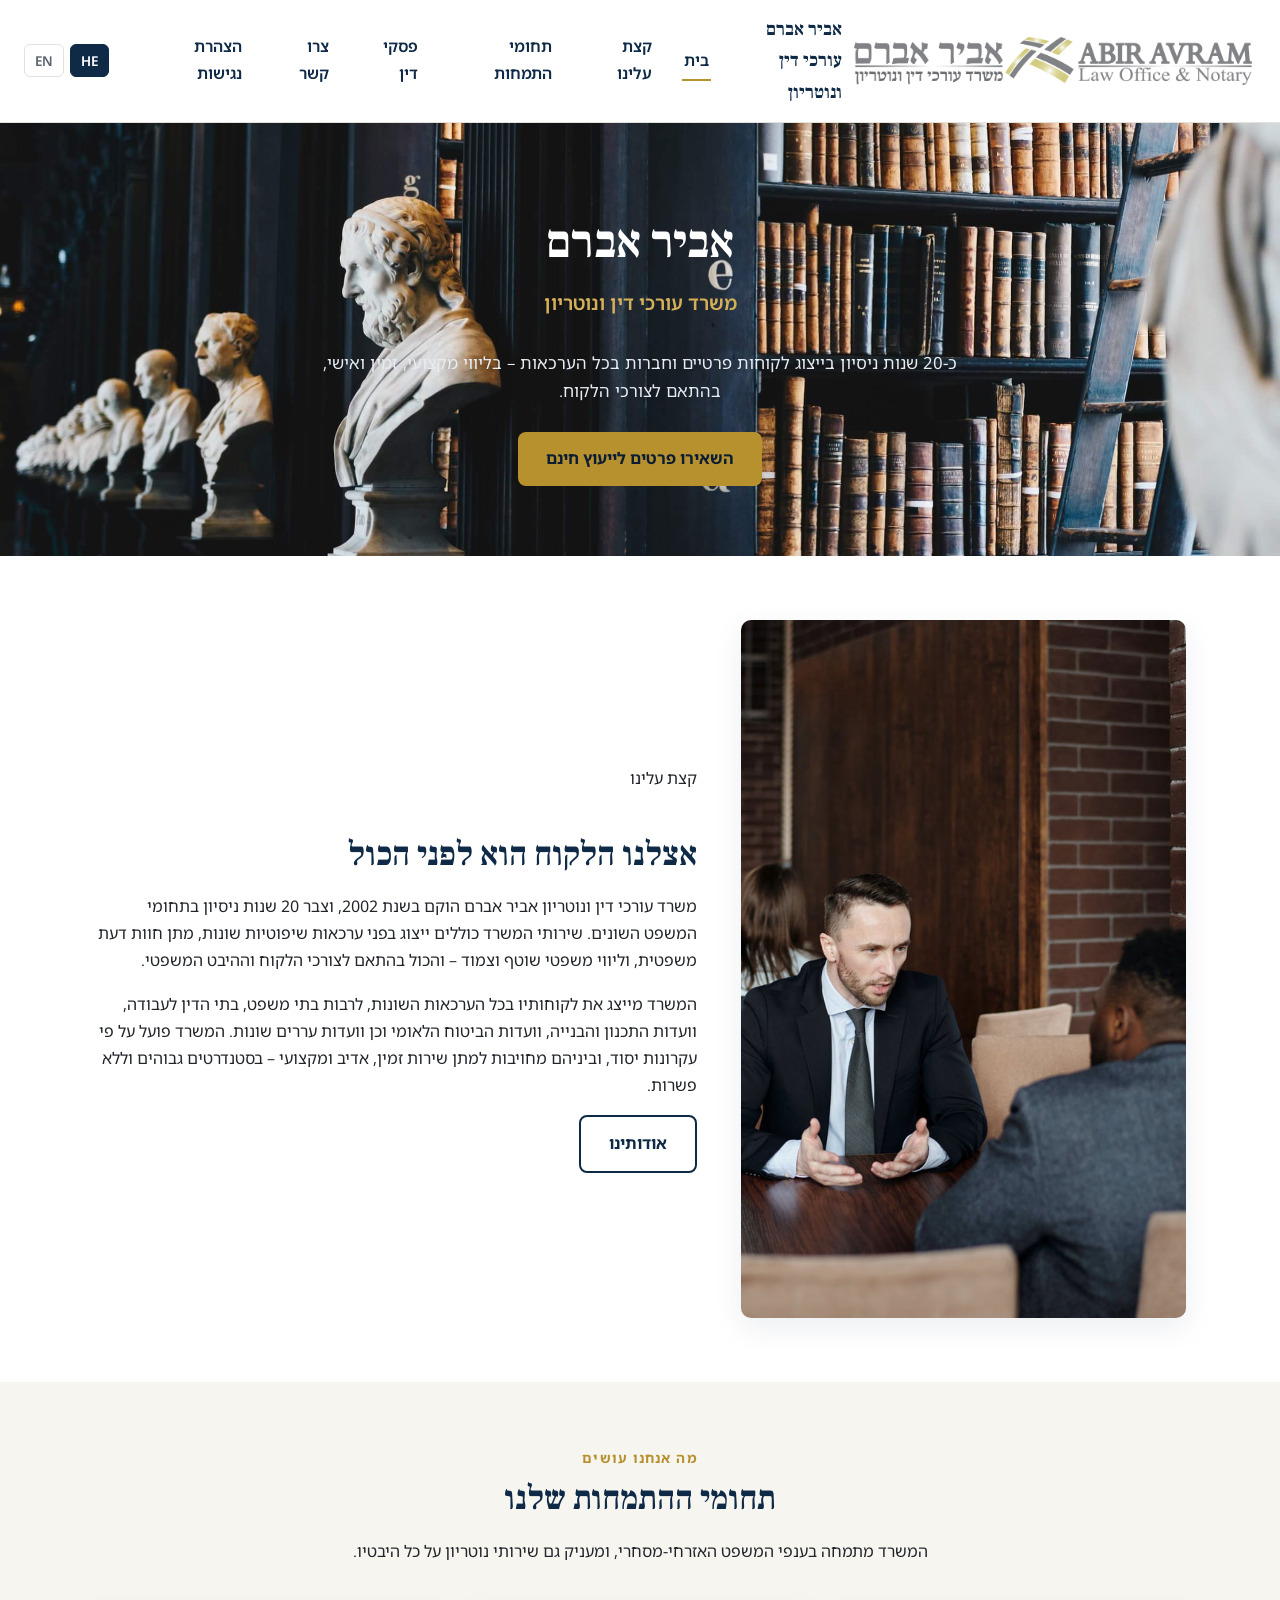
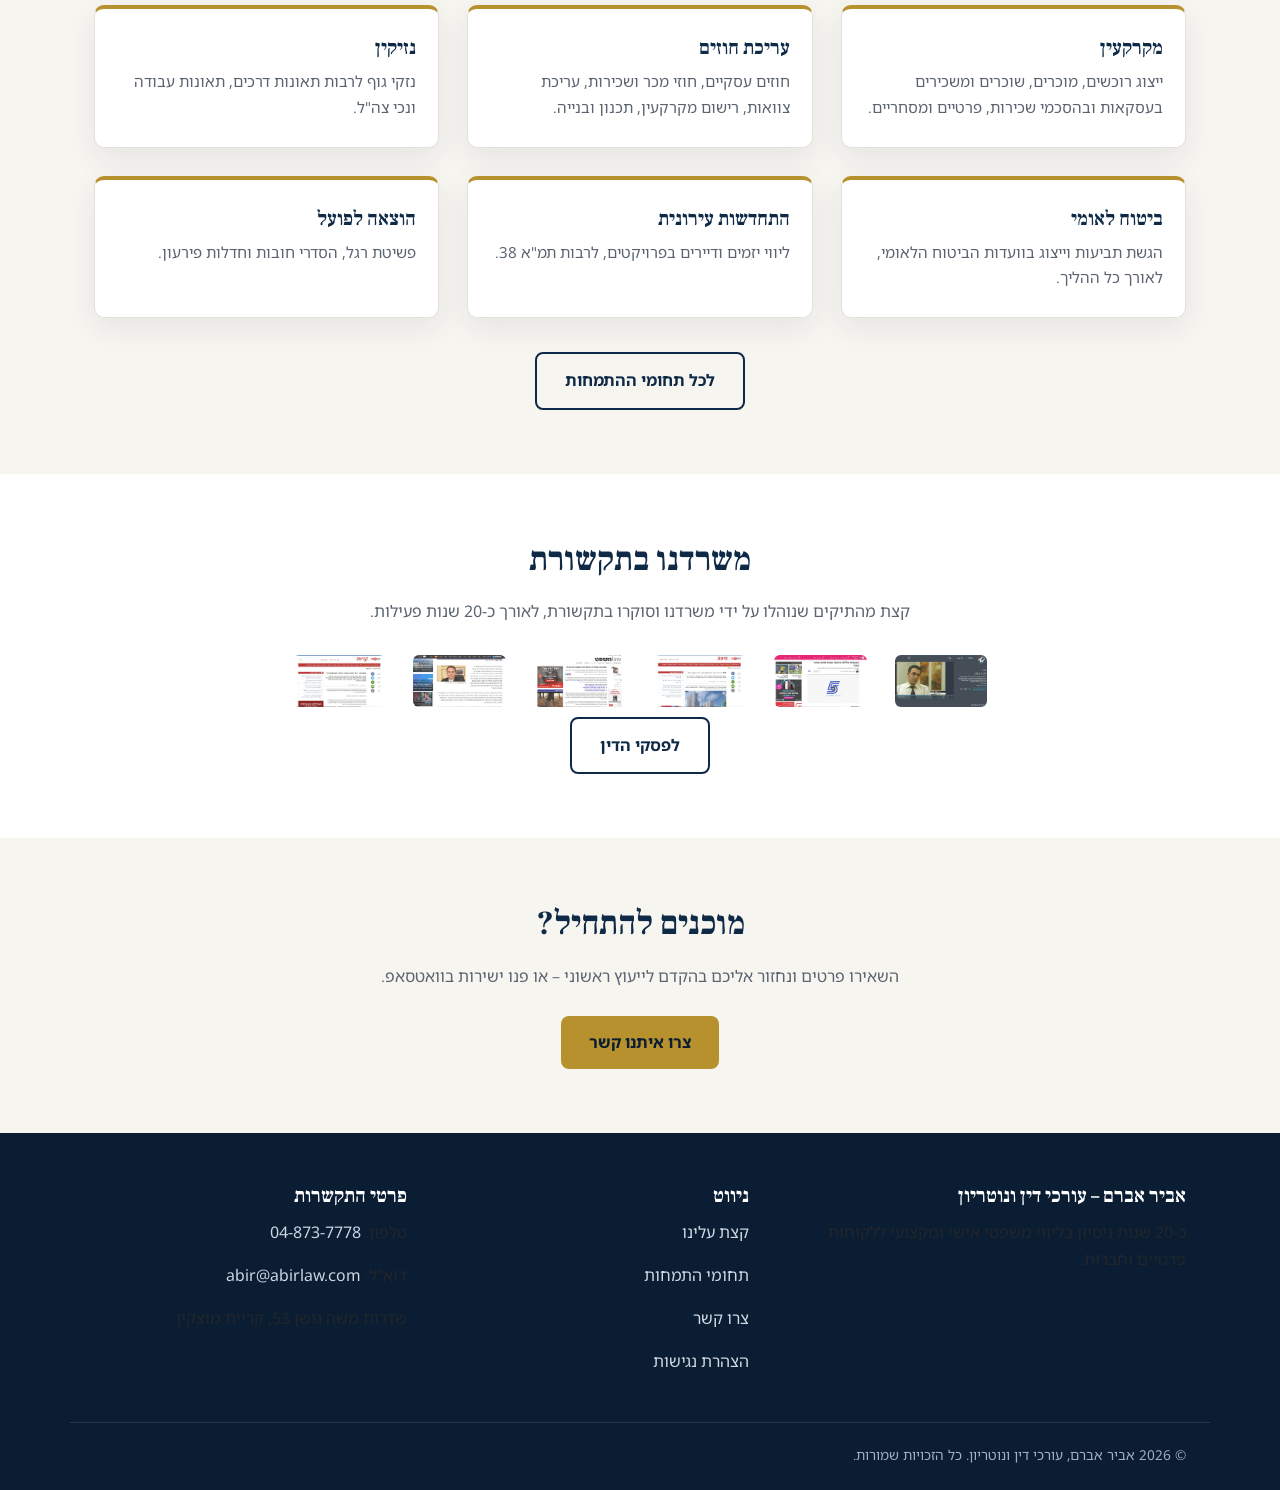
==== index.html @ 58c29260 "Add files via upload" ====
<!doctype html>
<html lang="he" dir="rtl">
<head>
<meta charset="UTF-8">
<meta name="viewport" content="width=device-width, initial-scale=1">
<title>אביר אברם – משרד עורכי דין ונוטריון | קריית מוצקין</title>
<meta name="description" content="משרד עורכי דין ונוטריון אביר אברם, קריית מוצקין. ליווי משפטי במקרקעין, נזיקין, חוזים, ביטוח לאומי, הוצאה לפועל, התחדשות עירונית ועוד, כ-20 שנות ניסיון.">
<link rel="icon" href="assets/images/logo.png">
<link rel="preconnect" href="https://fonts.googleapis.com">
<link href="https://fonts.googleapis.com/css2?family=Frank+Ruhl+Libre:wght@500;700&family=Noto+Sans+Hebrew:wght@400;600;700&display=swap" rel="stylesheet">
<link rel="stylesheet" href="assets/css/style.css">
</head>
<body>
<a class="skip-link" href="#main">דלג לתוכן המרכזי</a>

<header class="site-header">
  <div class="inner">
    <a class="brand" href="index.html">
      <img src="assets/images/logo.png" alt="אביר אברם – משרד עורכי דין ונוטריון">
      <span>אביר אברם<br>עורכי דין ונוטריון</span>
    </a>
    <button class="nav-toggle" aria-expanded="false" aria-controls="main-nav">☰ תפריט</button>
    <nav class="main-nav" id="main-nav" aria-label="ניווט ראשי">
      <a href="index.html" aria-current="page">בית</a>
      <a href="about.html">קצת עלינו</a>
      <a href="practice-areas.html">תחומי התמחות</a>
      <a href="cases.html">פסקי דין</a>
      <a href="contact.html">צרו קשר</a>
      <a href="accessibility.html">הצהרת נגישות</a>
      <div class="lang-switch">
        <a href="index.html" aria-current="true">HE</a>
        <a href="en/index.html">EN</a>
      </div>
    </nav>
  </div>
</header>

<main id="main">
  <section class="hero has-image" style="background-image:url('assets/images/home-hero.jpg')">
    <div class="container">
      <h1>אביר אברם</h1>
      <p class="subtitle">משרד עורכי דין ונוטריון</p>
      <p class="lead">כ-20 שנות ניסיון בייצוג לקוחות פרטיים וחברות בכל הערכאות – בליווי מקצועי, זמין ואישי, בהתאם לצורכי הלקוח.</p>
      <a class="btn" href="contact.html">השאירו פרטים לייעוץ חינם</a>
    </div>
  </section>

  <section>
    <div class="container about-split">
      <img src="assets/images/about-hero.jpg" alt="משרד עורכי דין אביר אברם">
      <div>
        <span class="section-head kicker" style="display:block;text-align:start">קצת עלינו</span>
        <h2>אצלנו הלקוח הוא לפני הכול</h2>
        <p>משרד עורכי דין ונוטריון אביר אברם הוקם בשנת 2002, וצבר 20 שנות ניסיון בתחומי המשפט השונים. שירותי המשרד כוללים ייצוג בפני ערכאות שיפוטיות שונות, מתן חוות דעת משפטית, וליווי משפטי שוטף וצמוד – והכול בהתאם לצורכי הלקוח וההיבט המשפטי.</p>
        <p>המשרד מייצג את לקוחותיו בכל הערכאות השונות, לרבות בתי משפט, בתי הדין לעבודה, וועדות התכנון והבנייה, וועדות הביטוח הלאומי וכן וועדות עררים שונות. המשרד פועל על פי עקרונות יסוד, וביניהם מחויבות למתן שירות זמין, אדיב ומקצועי – בסטנדרטים גבוהים וללא פשרות.</p>
        <a class="btn secondary" href="about.html">אודותינו</a>
      </div>
    </div>
  </section>

  <section class="section-alt">
    <div class="container">
      <div class="section-head">
        <span class="kicker">מה אנחנו עושים</span>
        <h2>תחומי ההתמחות שלנו</h2>
        <p>המשרד מתמחה בענפי המשפט האזרחי-מסחרי, ומעניק גם שירותי נוטריון על כל היבטיו.</p>
      </div>
      <div class="grid cols-3">
        <div class="practice-card"><h3>מקרקעין</h3><p>ייצוג רוכשים, מוכרים, שוכרים ומשכירים בעסקאות ובהסכמי שכירות, פרטיים ומסחריים.</p></div>
        <div class="practice-card"><h3>עריכת חוזים</h3><p>חוזים עסקיים, חוזי מכר ושכירות, עריכת צוואות, רישום מקרקעין, תכנון ובנייה.</p></div>
        <div class="practice-card"><h3>נזיקין</h3><p>נזקי גוף לרבות תאונות דרכים, תאונות עבודה ונכי צה"ל.</p></div>
        <div class="practice-card"><h3>ביטוח לאומי</h3><p>הגשת תביעות וייצוג בוועדות הביטוח הלאומי, לאורך כל ההליך.</p></div>
        <div class="practice-card"><h3>התחדשות עירונית</h3><p>ליווי יזמים ודיירים בפרויקטים, לרבות תמ"א 38.</p></div>
        <div class="practice-card"><h3>הוצאה לפועל</h3><p>פשיטת רגל, הסדרי חובות וחדלות פירעון.</p></div>
      </div>
      <div style="text-align:center;margin-top:34px">
        <a class="btn secondary" href="practice-areas.html">לכל תחומי ההתמחות</a>
      </div>
    </div>
  </section>

  <section>
    <div class="container" style="text-align:center">
      <h2>משרדנו בתקשורת</h2>
      <p class="lead" style="color:var(--text-muted);margin:0 auto 1.6em;max-width:600px">קצת מהתיקים שנוהלו על ידי משרדנו וסוקרו בתקשורת, לאורך כ-20 שנות פעילות.</p>
      <div class="media-logos">
        <a href="https://www.mako.co.il/mako-vod-channel2-news/main-newscast-2009/January/VOD-1542f0c35de1f11006.htm" target="_blank" rel="noopener" aria-label="כתבה בערוץ 2 mako">
          <img src="assets/images/media/media-mako.jpg" alt="mako">
        </a>
        <a href="https://www.sport5.co.il/articles.aspx?FolderID=64&amp;docID=391416" target="_blank" rel="noopener" aria-label="כתבה ב-sport5">
          <img src="assets/images/media/media-sport5.jpg" alt="sport5">
        </a>
        <a href="https://haifa.mynet.co.il/real_estate/article/ryn8tluhk" target="_blank" rel="noopener" aria-label="כתבה ב-mynet חיפה">
          <img src="assets/images/media/media-mynet-haifa.jpg" alt="mynet חיפה">
        </a>
        <a href="https://www.ynet.co.il/articles/0,7340,L-4513376,00.html" target="_blank" rel="noopener" aria-label="כתבה ב-ynet">
          <img src="assets/images/media/media-ynet.jpg" alt="ynet">
        </a>
        <a href="https://e.walla.co.il/item/3338052" target="_blank" rel="noopener" aria-label="כתבה ב-walla">
          <img src="assets/images/media/media-walla.jpg" alt="walla">
        </a>
        <a href="https://krayot.mynet.co.il/local_news/article/m_222974" target="_blank" rel="noopener" aria-label="כתבה ב-mynet קריות">
          <img src="assets/images/media/media-mynet-krayot.jpg" alt="mynet קריות">
        </a>
      </div>
      <a class="btn secondary" href="cases.html">לפסקי הדין</a>
    </div>
  </section>

  <section class="section-alt">
    <div class="container" style="text-align:center">
      <h2>מוכנים להתחיל?</h2>
      <p class="lead" style="color:var(--text-muted);margin:0 auto 1.6em;max-width:600px">השאירו פרטים ונחזור אליכם בהקדם לייעוץ ראשוני – או פנו ישירות בוואטסאפ.</p>
      <a class="btn" href="contact.html">צרו איתנו קשר</a>
    </div>
  </section>
</main>

<footer class="site-footer">
  <div class="container footer-grid">
    <div>
      <h3>אביר אברם – עורכי דין ונוטריון</h3>
      <p>כ-20 שנות ניסיון בליווי משפטי אישי ומקצועי ללקוחות פרטיים וחברות.</p>
    </div>
    <div>
      <h3>ניווט</h3>
      <p><a href="about.html">קצת עלינו</a></p>
      <p><a href="practice-areas.html">תחומי התמחות</a></p>
      <p><a href="contact.html">צרו קשר</a></p>
      <p><a href="accessibility.html">הצהרת נגישות</a></p>
    </div>
    <div>
      <h3>פרטי התקשרות</h3>
      <p>טלפון: <a href="tel:04-8737778">04-873-7778</a></p>
      <p>דוא"ל: <a href="mailto:abir@abirlaw.com">abir@abirlaw.com</a></p>
      <p>שדרות משה גושן 53, קריית מוצקין</p>
    </div>
  </div>
  <div class="container footer-bottom">
    <span>© <span id="year"></span> אביר אברם, עורכי דין ונוטריון. כל הזכויות שמורות.</span>
  </div>
</footer>

<script>document.getElementById('year').textContent = new Date().getFullYear();</script>
<script src="assets/js/main.js"></script>
</body>
</html>
---- assets/css/style.css ----
/* Abir Avram Law Office — shared stylesheet */

:root {
  --navy: #0f2a47;
  --navy-dark: #0a1d33;
  --gold: #b8912f;
  --gold-light: #d4af5a;
  --cream: #f7f5f0;
  --text: #22262b;
  --text-muted: #5b6470;
  --border: #e3e1da;
  --white: #ffffff;
  --radius: 10px;
  --shadow: 0 10px 30px rgba(15, 42, 71, 0.08);
  --max-width: 1140px;
}

* { box-sizing: border-box; }
html { scroll-behavior: smooth; }

body {
  margin: 0;
  background: var(--white);
  color: var(--text);
  font-family: "Noto Sans Hebrew", "Assistant", Arial, sans-serif;
  line-height: 1.7;
  -webkit-font-smoothing: antialiased;
}

body.lang-en {
  font-family: "Inter", Arial, sans-serif;
}

h1, h2, h3, h4 {
  font-family: "Frank Ruhl Libre", "Playfair Display", Georgia, serif;
  color: var(--navy);
  line-height: 1.3;
  margin: 0 0 0.5em;
}

h1 { font-size: clamp(2rem, 4vw, 2.9rem); }
h2 { font-size: clamp(1.5rem, 3vw, 2.1rem); }
h3 { font-size: 1.25rem; }

p { margin: 0 0 1em; color: var(--text); }
a { color: var(--navy); }

.container {
  max-width: var(--max-width);
  margin: 0 auto;
  padding: 0 24px;
}

/* Skip link for accessibility */
.skip-link {
  position: absolute;
  inset-inline-start: -999px;
  top: 0;
  background: var(--navy);
  color: #fff;
  padding: 10px 16px;
  z-index: 1000;
  border-radius: 0 0 8px 0;
}
.skip-link:focus {
  inset-inline-start: 0;
}

a:focus-visible,
button:focus-visible,
input:focus-visible,
textarea:focus-visible {
  outline: 3px solid var(--gold);
  outline-offset: 2px;
}

/* Header */
.site-header {
  position: sticky;
  top: 0;
  z-index: 100;
  background: var(--white);
  border-bottom: 1px solid var(--border);
}

.site-header .inner {
  display: flex;
  align-items: center;
  justify-content: space-between;
  padding: 14px 24px;
  gap: 16px;
}

.brand {
  display: flex;
  align-items: center;
  gap: 12px;
  text-decoration: none;
}
.brand img { height: 48px; width: auto; display: block; }
.brand span {
  font-family: "Frank Ruhl Libre", serif;
  font-size: 1.15rem;
  color: var(--navy);
  font-weight: 700;
}

.main-nav {
  display: flex;
  align-items: center;
  gap: 28px;
}
.main-nav a {
  text-decoration: none;
  color: var(--navy);
  font-weight: 600;
  font-size: 0.98rem;
  padding: 6px 2px;
  border-bottom: 2px solid transparent;
}
.main-nav a:hover,
.main-nav a[aria-current="page"] {
  border-bottom-color: var(--gold);
}

.lang-switch {
  display: flex;
  gap: 6px;
  margin-inline-start: 8px;
}
.lang-switch a {
  font-size: 0.85rem;
  text-decoration: none;
  color: var(--text-muted);
  border: 1px solid var(--border);
  border-radius: 6px;
  padding: 4px 10px;
}
.lang-switch a[aria-current="true"] {
  background: var(--navy);
  color: #fff;
  border-color: var(--navy);
}

.nav-toggle {
  display: none;
  background: none;
  border: 1px solid var(--border);
  border-radius: 8px;
  padding: 8px 10px;
  font-size: 1.1rem;
  cursor: pointer;
}

@media (max-width: 860px) {
  .main-nav { display: none; }
  .main-nav.open {
    display: flex;
    flex-direction: column;
    position: absolute;
    top: 100%;
    inset-inline: 0;
    background: var(--white);
    border-bottom: 1px solid var(--border);
    padding: 16px 24px;
    gap: 14px;
  }
  .nav-toggle { display: inline-flex; align-items: center; gap: 8px; }
}

/* Hero */
.hero {
  position: relative;
  background: linear-gradient(180deg, rgba(10,29,51,0.78), rgba(10,29,51,0.88));
  color: #fff;
  padding: 90px 0 70px;
  text-align: center;
}
.hero.has-image {
  background-size: cover;
  background-position: center;
  background-blend-mode: multiply;
}
.hero h1 { color: #fff; margin-bottom: 0.3em; }
.hero .subtitle {
  font-size: 1.2rem;
  color: var(--gold-light);
  margin-bottom: 1.5em;
  font-weight: 600;
}
.hero p.lead {
  color: #e7ecf2;
  max-width: 680px;
  margin: 0 auto 1.6em;
  font-size: 1.05rem;
}

.btn {
  display: inline-block;
  background: var(--gold);
  color: var(--navy-dark);
  font-weight: 700;
  text-decoration: none;
  padding: 13px 28px;
  border-radius: 8px;
  border: none;
  cursor: pointer;
  font-size: 1rem;
  transition: transform .15s ease, box-shadow .15s ease;
}
.btn:hover { transform: translateY(-2px); box-shadow: 0 8px 18px rgba(184,145,47,.35); }
.btn.secondary {
  background: transparent;
  color: var(--navy);
  border: 2px solid var(--navy);
}
.btn.on-dark.secondary { color: #fff; border-color: #fff; }

/* Sections */
section { padding: 64px 0; }
.section-alt { background: var(--cream); }
.section-head { text-align: center; max-width: 720px; margin: 0 auto 40px; }
.section-head .kicker {
  color: var(--gold);
  text-transform: uppercase;
  letter-spacing: .08em;
  font-weight: 700;
  font-size: .85rem;
  display: block;
  margin-bottom: 8px;
}

.grid {
  display: grid;
  gap: 28px;
}
.grid.cols-2 { grid-template-columns: repeat(2, 1fr); }
.grid.cols-3 { grid-template-columns: repeat(3, 1fr); }
.grid.cols-4 { grid-template-columns: repeat(4, 1fr); }
@media (max-width: 900px) {
  .grid.cols-2, .grid.cols-3, .grid.cols-4 { grid-template-columns: 1fr 1fr; }
}
@media (max-width: 620px) {
  .grid.cols-2, .grid.cols-3, .grid.cols-4 { grid-template-columns: 1fr; }
}

.card {
  background: #fff;
  border: 1px solid var(--border);
  border-radius: var(--radius);
  padding: 28px 24px;
  box-shadow: var(--shadow);
  height: 100%;
}
.card h3 { margin-bottom: 10px; }
.card p { color: var(--text-muted); margin-bottom: 0; }

.practice-card {
  background: #fff;
  border: 1px solid var(--border);
  border-radius: var(--radius);
  padding: 26px 22px;
  box-shadow: var(--shadow);
  border-top: 4px solid var(--gold);
}
.practice-card h3 { margin-bottom: 8px; }
.practice-card p { color: var(--text-muted); font-size: 0.95rem; margin: 0; }

.about-split {
  display: grid;
  grid-template-columns: 0.85fr 1.15fr;
  gap: 44px;
  align-items: center;
}
@media (max-width: 860px) {
  .about-split { grid-template-columns: 1fr; }
}
.about-split img {
  width: 100%;
  border-radius: var(--radius);
  box-shadow: var(--shadow);
}

.lawyer-card {
  display: grid;
  grid-template-columns: 280px 1fr;
  gap: 36px;
  align-items: start;
}
@media (max-width: 760px) {
  .lawyer-card { grid-template-columns: 1fr; }
}
.lawyer-card img {
  width: 100%;
  border-radius: var(--radius);
  box-shadow: var(--shadow);
}

/* FAQ accordion */
.faq-item {
  border-bottom: 1px solid var(--border);
}
.faq-item summary {
  cursor: pointer;
  font-weight: 700;
  color: var(--navy);
  padding: 18px 4px;
  font-size: 1.02rem;
  list-style: none;
  display: flex;
  justify-content: space-between;
  gap: 12px;
}
.faq-item summary::-webkit-details-marker { display: none; }
.faq-item summary::after {
  content: "+";
  color: var(--gold);
  font-size: 1.4rem;
  flex-shrink: 0;
}
.faq-item[open] summary::after { content: "–"; }
.faq-item p { padding: 0 4px 18px; color: var(--text-muted); }

/* Contact */
.contact-grid {
  display: grid;
  grid-template-columns: 1fr 1.2fr;
  gap: 40px;
}
@media (max-width: 860px) {
  .contact-grid { grid-template-columns: 1fr; }
}
.contact-info-item {
  display: flex;
  gap: 14px;
  align-items: flex-start;
  margin-bottom: 22px;
}
.contact-info-item .icon {
  width: 42px;
  height: 42px;
  border-radius: 50%;
  background: var(--navy);
  color: var(--gold-light);
  display: flex;
  align-items: center;
  justify-content: center;
  flex-shrink: 0;
  font-size: 1.1rem;
}
.contact-info-item h3 { margin-bottom: 2px; font-size: 1.02rem; }
.contact-info-item p { margin: 0; color: var(--text-muted); }

.whatsapp-link {
  display: inline-flex;
  align-items: center;
  gap: 10px;
  background: #25D366;
  color: #fff;
  text-decoration: none;
  padding: 12px 20px;
  border-radius: 8px;
  font-weight: 700;
  margin-top: 8px;
}

form.contact-form {
  background: #fff;
  border: 1px solid var(--border);
  border-radius: var(--radius);
  padding: 30px;
  box-shadow: var(--shadow);
}
.field { margin-bottom: 18px; }
.field label {
  display: block;
  font-weight: 700;
  margin-bottom: 6px;
  font-size: 0.92rem;
  color: var(--navy);
}
.field input,
.field textarea {
  width: 100%;
  padding: 12px 14px;
  border: 1px solid var(--border);
  border-radius: 8px;
  font-size: 1rem;
  font-family: inherit;
  background: var(--cream);
}
.field textarea { min-height: 120px; resize: vertical; }
.form-note { font-size: 0.85rem; color: var(--text-muted); margin-top: 10px; }
.form-status {
  margin-top: 14px;
  padding: 10px 14px;
  border-radius: 8px;
  font-weight: 600;
  display: none;
}
.form-status.success { display: block; background: #e8f6ee; color: #1a7a43; }
.form-status.error { display: block; background: #fdeceb; color: #b3261e; }

/* Footer */
.site-footer {
  background: var(--navy-dark);
  color: #cfd8e3;
  padding: 50px 0 24px;
}
.site-footer h3 { color: #fff; }
.footer-grid {
  display: grid;
  grid-template-columns: 1.3fr 1fr 1fr;
  gap: 30px;
  margin-bottom: 30px;
}
@media (max-width: 760px) {
  .footer-grid { grid-template-columns: 1fr; }
}
.site-footer a {
  color: #cfd8e3;
  text-decoration: none;
}
.site-footer a:hover { color: var(--gold-light); }
.footer-bottom {
  border-top: 1px solid rgba(255,255,255,0.12);
  padding-top: 20px;
  font-size: 0.85rem;
  display: flex;
  justify-content: space-between;
  flex-wrap: wrap;
  gap: 10px;
  color: #9fb0c3;
}

.media-logos {
  display: flex;
  flex-wrap: wrap;
  justify-content: center;
  align-items: center;
  gap: 28px;
  margin: 30px 0 10px;
}
.media-logos a {
  display: block;
  opacity: 0.85;
  transition: opacity .15s ease, transform .15s ease;
}
.media-logos a:hover { opacity: 1; transform: translateY(-2px); }
.media-logos img {
  height: 52px;
  width: auto;
  max-width: 140px;
  object-fit: contain;
  border-radius: 6px;
  display: block;
}

.btn.secondary.small {
  padding: 8px 16px;
  font-size: 0.88rem;
  margin-top: 10px;
  display: inline-block;
}

.case-item {
  background: #fff;
  border: 1px solid var(--border);
  border-radius: var(--radius);
  padding: 22px 24px;
  margin-bottom: 18px;
}
.case-item p {
  color: var(--text-muted);
  font-size: 0.95rem;
  margin-bottom: 4px;
}

.cases-note {
  background: var(--cream);
  border: 1px dashed var(--border);
  border-radius: var(--radius);
  padding: 20px;
  text-align: center;
  color: var(--text-muted);
}

[dir="rtl"] .footer-bottom { direction: rtl; }
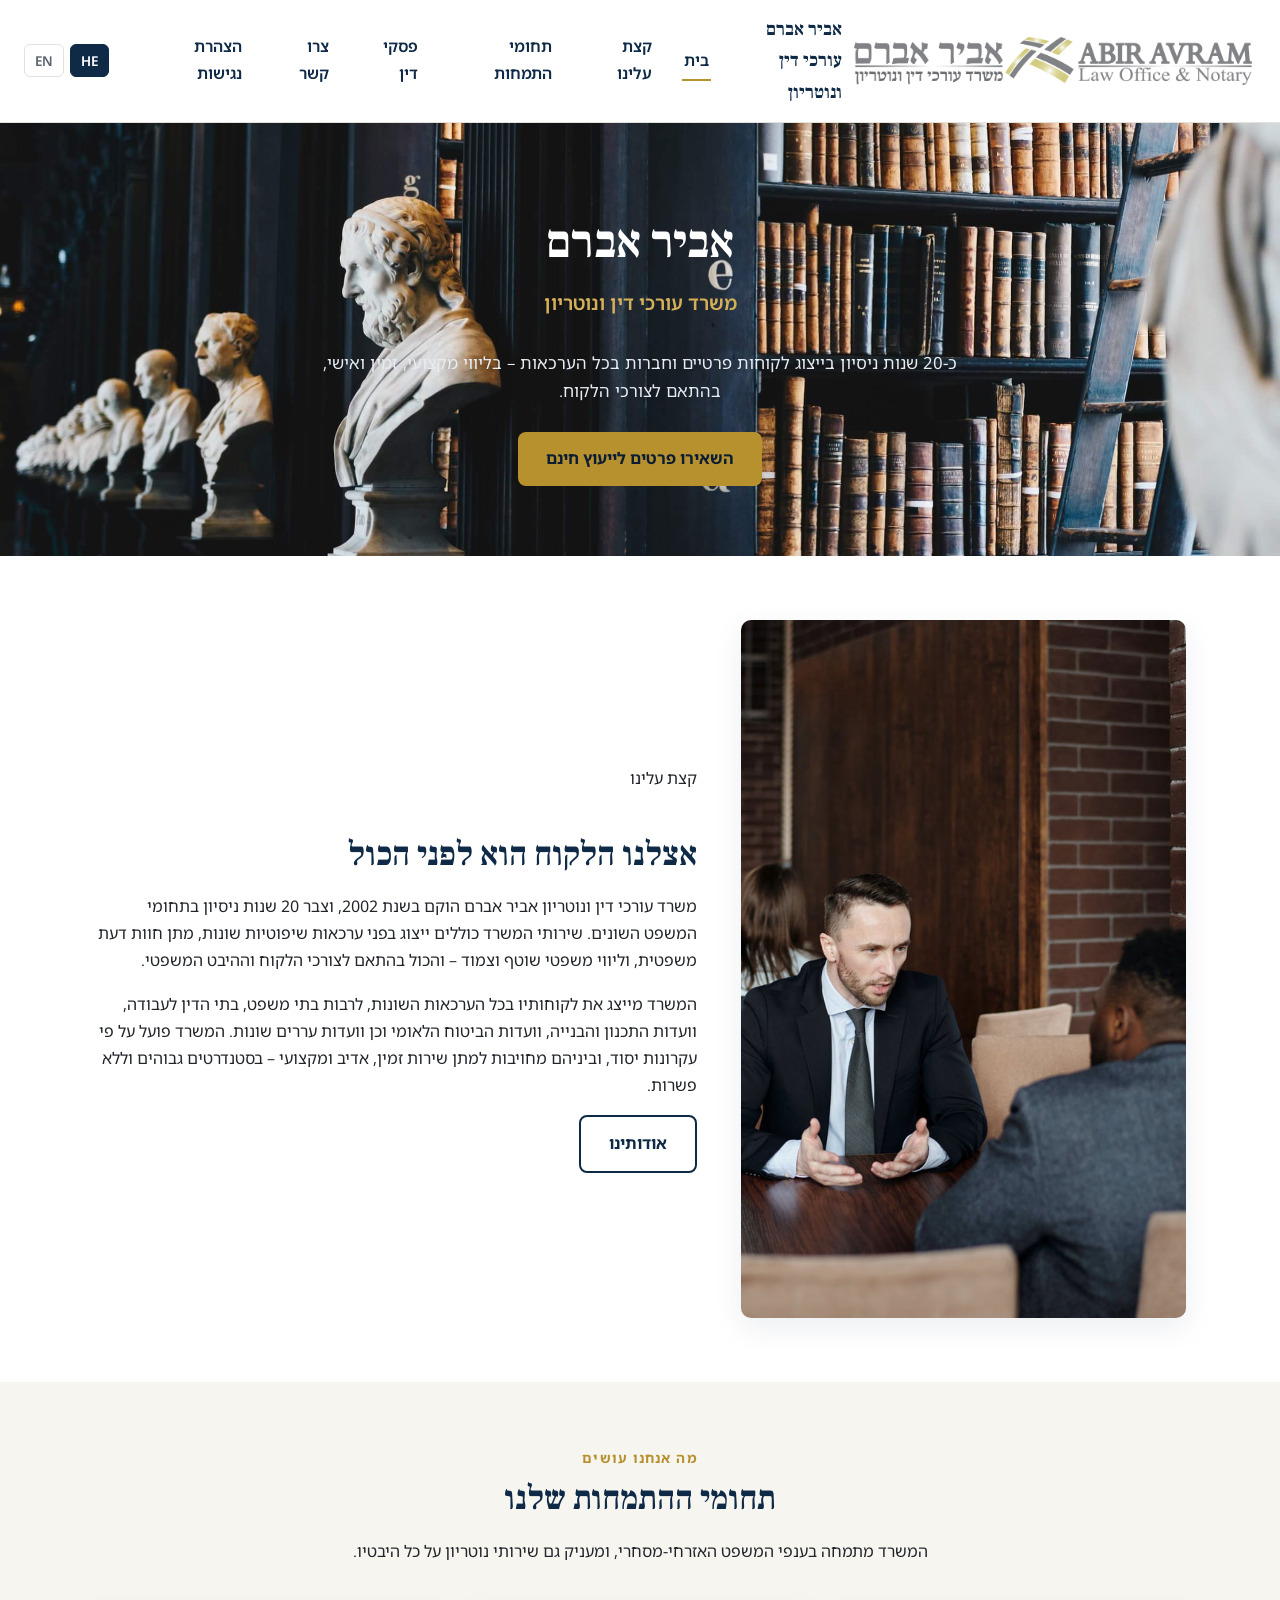
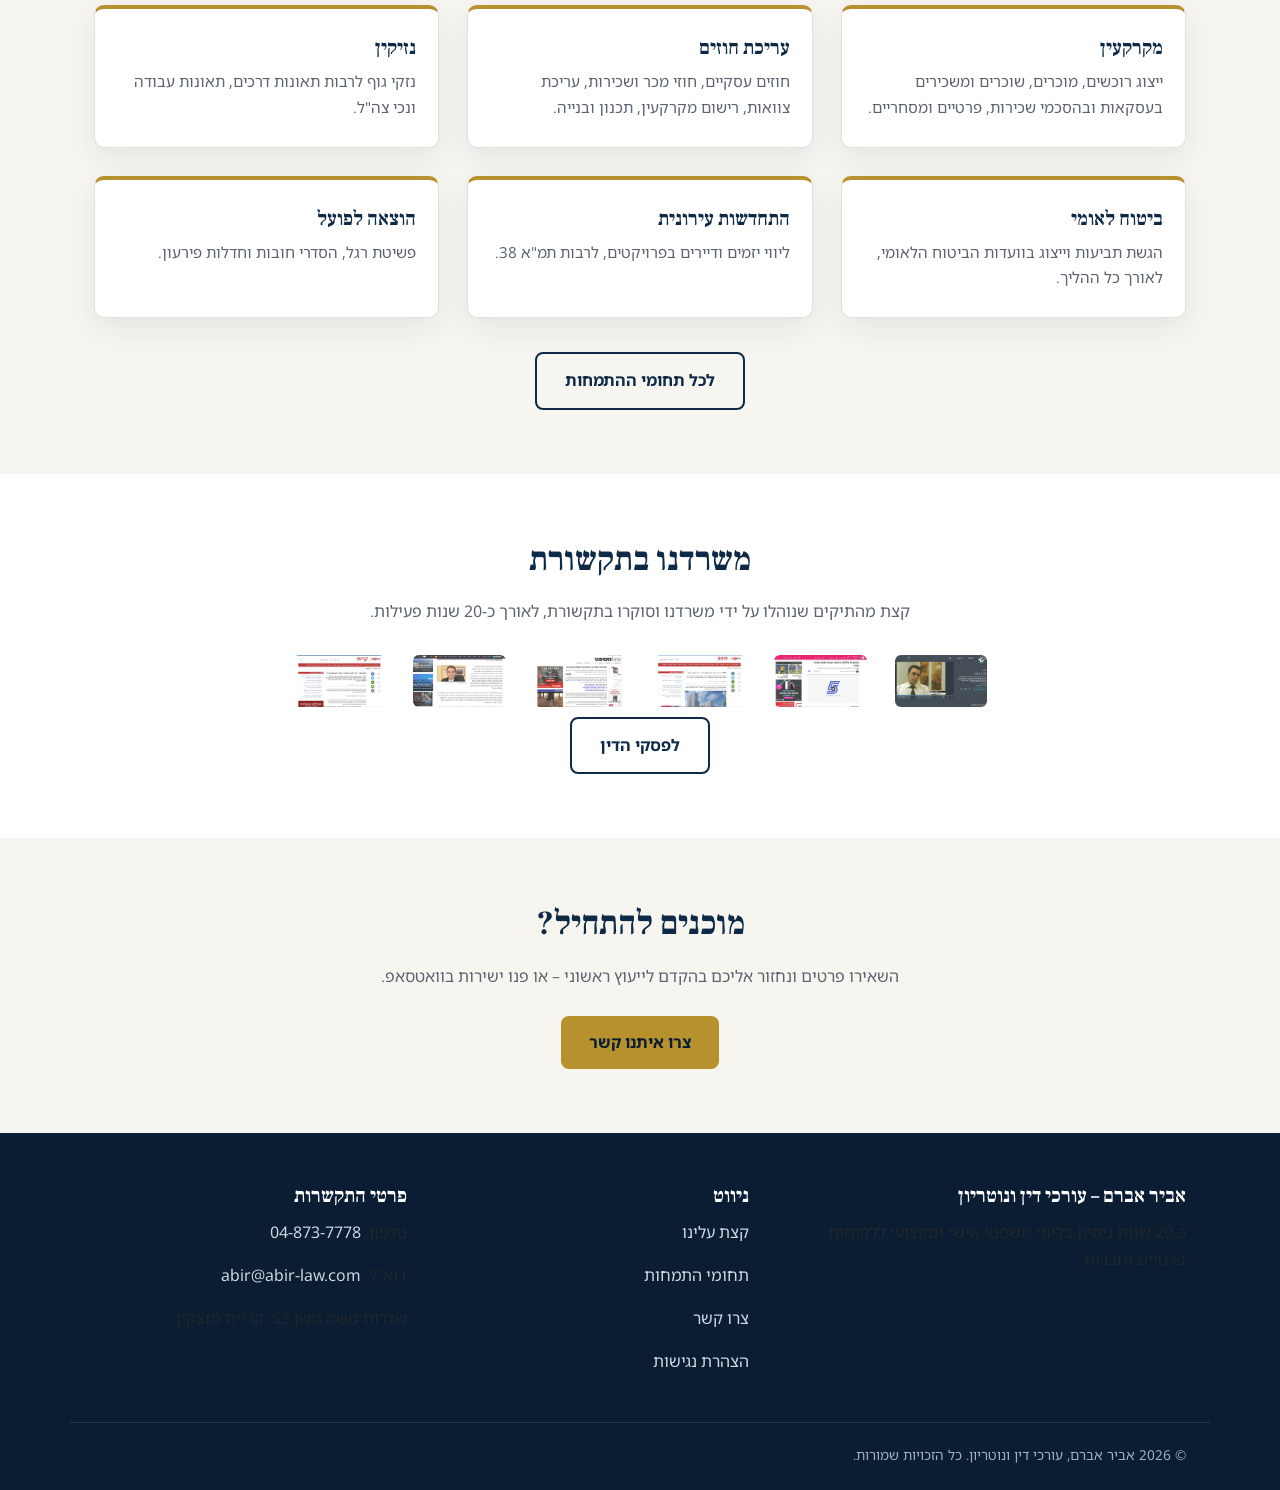
==== commit 2ea189c9: "Add files via upload" ====
--- a/index.html
+++ b/index.html
@@ -11,6 +11,7 @@
 <link rel="stylesheet" href="assets/css/style.css">
 </head>
 <body>
+<div id="preloader"><div class="ring"><img src="assets/images/logo.png" alt=""></div></div>
 <a class="skip-link" href="#main">דלג לתוכן המרכזי</a>
 
 <header class="site-header">
@@ -132,7 +133,7 @@
     <div>
       <h3>פרטי התקשרות</h3>
       <p>טלפון: <a href="tel:04-8737778">04-873-7778</a></p>
-      <p>דוא"ל: <a href="mailto:abir@abirlaw.com">abir@abirlaw.com</a></p>
+      <p>דוא"ל: <a href="mailto:abir@abir-law.com">abir@abir-law.com</a></p>
       <p>שדרות משה גושן 53, קריית מוצקין</p>
     </div>
   </div>
--- a/assets/css/style.css
+++ b/assets/css/style.css
@@ -17,6 +17,50 @@
 
 * { box-sizing: border-box; }
 html { scroll-behavior: smooth; }
+
+#preloader {
+  position: fixed;
+  inset: 0;
+  z-index: 9999;
+  background: var(--navy-dark);
+  display: flex;
+  align-items: center;
+  justify-content: center;
+  transition: opacity .4s ease, visibility .4s ease;
+}
+#preloader.is-hidden {
+  opacity: 0;
+  visibility: hidden;
+  pointer-events: none;
+}
+#preloader .ring {
+  position: relative;
+  width: 108px;
+  height: 108px;
+  display: flex;
+  align-items: center;
+  justify-content: center;
+}
+#preloader .ring::before {
+  content: "";
+  position: absolute;
+  inset: 0;
+  border-radius: 50%;
+  border: 3px solid rgba(212, 175, 90, 0.25);
+  border-top-color: var(--gold-light);
+  animation: preloader-spin 0.9s linear infinite;
+}
+#preloader img {
+  width: 56px;
+  height: 56px;
+  object-fit: contain;
+}
+@keyframes preloader-spin {
+  to { transform: rotate(360deg); }
+}
+@media (prefers-reduced-motion: reduce) {
+  #preloader .ring::before { animation: none; }
+}
 
 body {
   margin: 0;
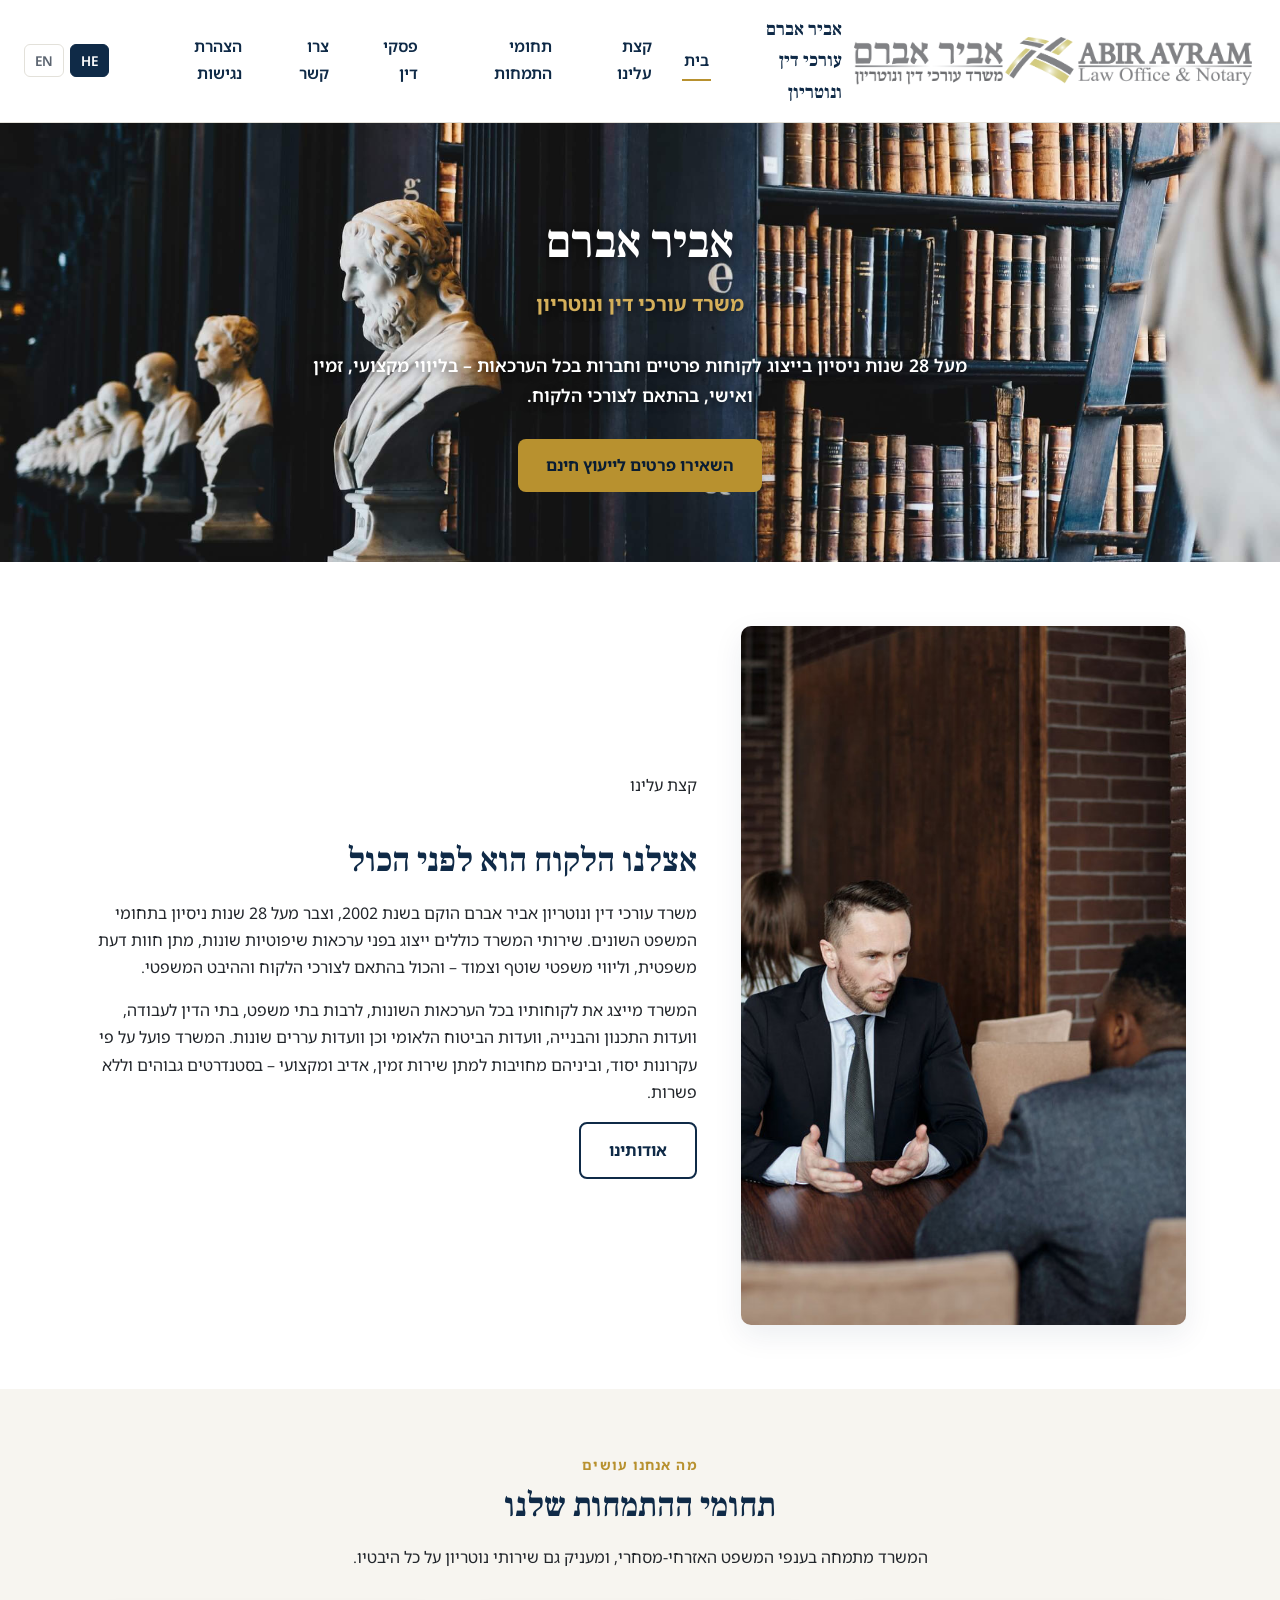
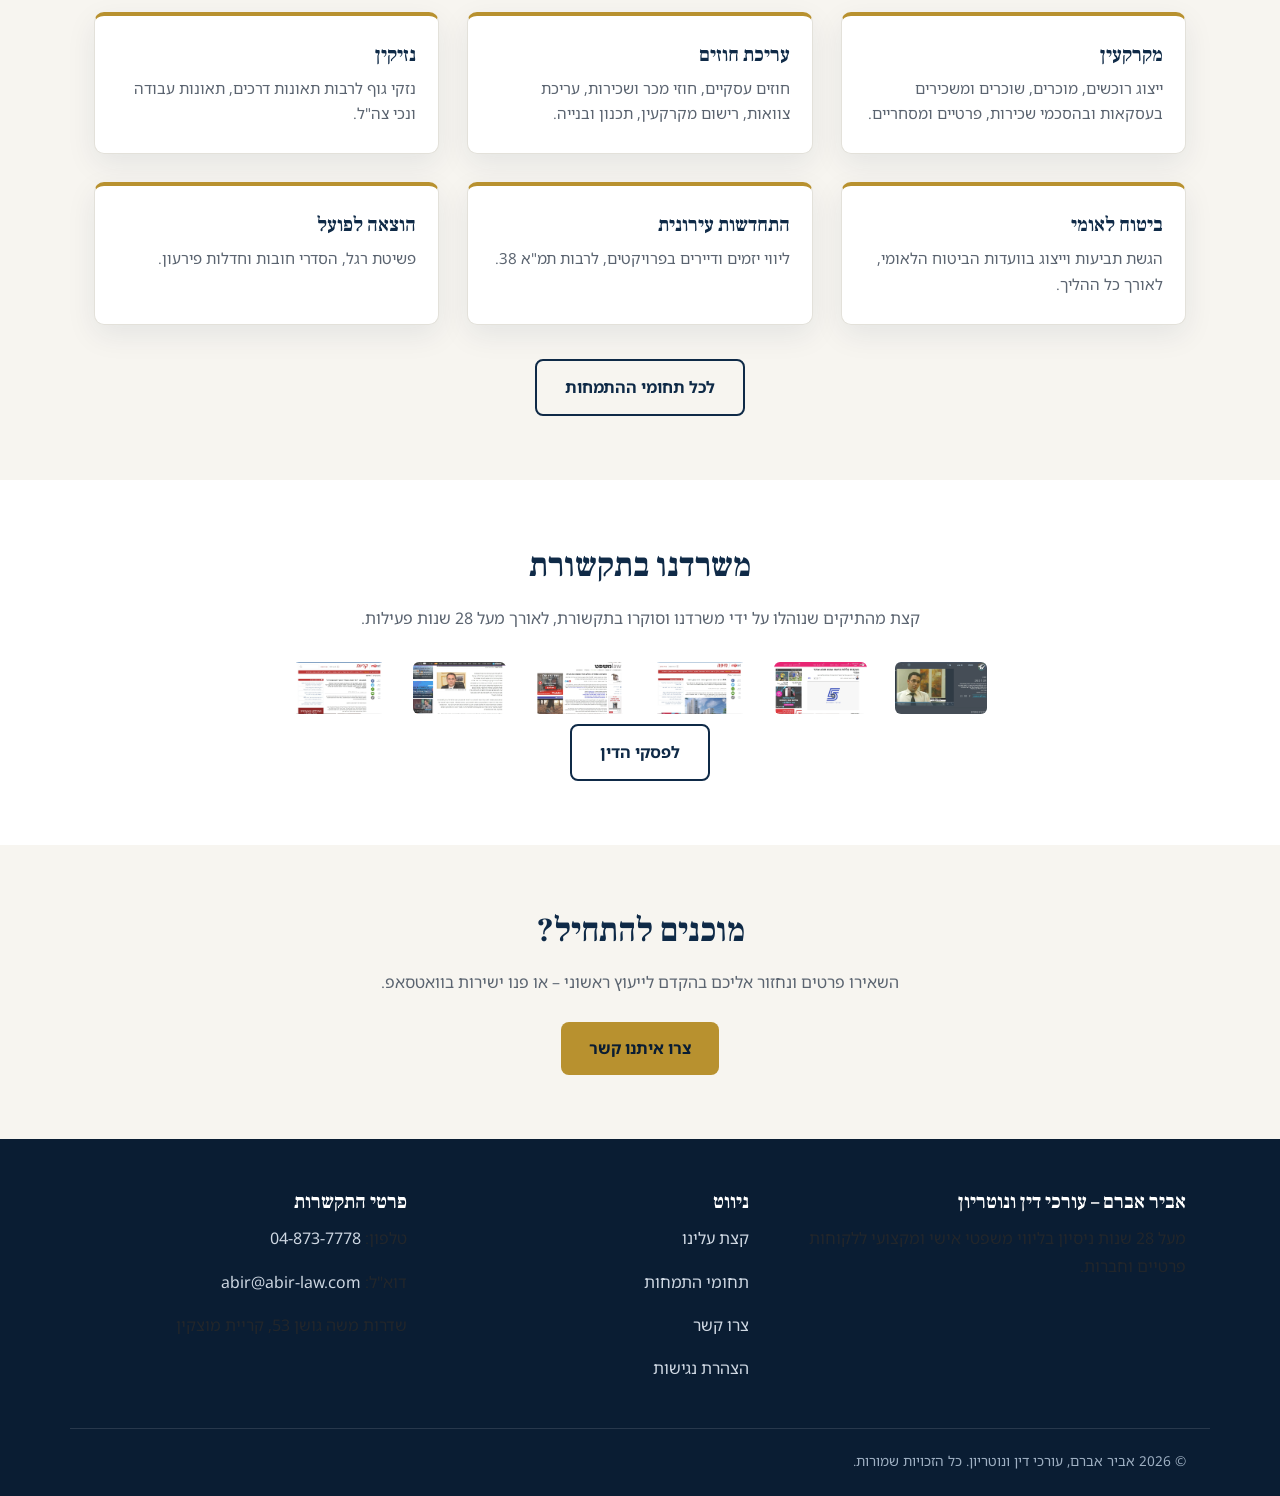
==== commit 1c490a77: "Add files via upload" ====
--- a/index.html
+++ b/index.html
@@ -4,7 +4,7 @@
 <meta charset="UTF-8">
 <meta name="viewport" content="width=device-width, initial-scale=1">
 <title>אביר אברם – משרד עורכי דין ונוטריון | קריית מוצקין</title>
-<meta name="description" content="משרד עורכי דין ונוטריון אביר אברם, קריית מוצקין. ליווי משפטי במקרקעין, נזיקין, חוזים, ביטוח לאומי, הוצאה לפועל, התחדשות עירונית ועוד, כ-20 שנות ניסיון.">
+<meta name="description" content="משרד עורכי דין ונוטריון אביר אברם, קריית מוצקין. ליווי משפטי במקרקעין, נזיקין, חוזים, ביטוח לאומי, הוצאה לפועל, התחדשות עירונית ועוד, מעל 28 שנות ניסיון.">
 <link rel="icon" href="assets/images/logo.png">
 <link rel="preconnect" href="https://fonts.googleapis.com">
 <link href="https://fonts.googleapis.com/css2?family=Frank+Ruhl+Libre:wght@500;700&family=Noto+Sans+Hebrew:wght@400;600;700&display=swap" rel="stylesheet">
@@ -41,7 +41,7 @@
     <div class="container">
       <h1>אביר אברם</h1>
       <p class="subtitle">משרד עורכי דין ונוטריון</p>
-      <p class="lead">כ-20 שנות ניסיון בייצוג לקוחות פרטיים וחברות בכל הערכאות – בליווי מקצועי, זמין ואישי, בהתאם לצורכי הלקוח.</p>
+      <p class="lead">מעל 28 שנות ניסיון בייצוג לקוחות פרטיים וחברות בכל הערכאות – בליווי מקצועי, זמין ואישי, בהתאם לצורכי הלקוח.</p>
       <a class="btn" href="contact.html">השאירו פרטים לייעוץ חינם</a>
     </div>
   </section>
@@ -52,7 +52,7 @@
       <div>
         <span class="section-head kicker" style="display:block;text-align:start">קצת עלינו</span>
         <h2>אצלנו הלקוח הוא לפני הכול</h2>
-        <p>משרד עורכי דין ונוטריון אביר אברם הוקם בשנת 2002, וצבר 20 שנות ניסיון בתחומי המשפט השונים. שירותי המשרד כוללים ייצוג בפני ערכאות שיפוטיות שונות, מתן חוות דעת משפטית, וליווי משפטי שוטף וצמוד – והכול בהתאם לצורכי הלקוח וההיבט המשפטי.</p>
+        <p>משרד עורכי דין ונוטריון אביר אברם הוקם בשנת 2002, וצבר מעל 28 שנות ניסיון בתחומי המשפט השונים. שירותי המשרד כוללים ייצוג בפני ערכאות שיפוטיות שונות, מתן חוות דעת משפטית, וליווי משפטי שוטף וצמוד – והכול בהתאם לצורכי הלקוח וההיבט המשפטי.</p>
         <p>המשרד מייצג את לקוחותיו בכל הערכאות השונות, לרבות בתי משפט, בתי הדין לעבודה, וועדות התכנון והבנייה, וועדות הביטוח הלאומי וכן וועדות עררים שונות. המשרד פועל על פי עקרונות יסוד, וביניהם מחויבות למתן שירות זמין, אדיב ומקצועי – בסטנדרטים גבוהים וללא פשרות.</p>
         <a class="btn secondary" href="about.html">אודותינו</a>
       </div>
@@ -83,7 +83,7 @@
   <section>
     <div class="container" style="text-align:center">
       <h2>משרדנו בתקשורת</h2>
-      <p class="lead" style="color:var(--text-muted);margin:0 auto 1.6em;max-width:600px">קצת מהתיקים שנוהלו על ידי משרדנו וסוקרו בתקשורת, לאורך כ-20 שנות פעילות.</p>
+      <p class="lead" style="color:var(--text-muted);margin:0 auto 1.6em;max-width:600px">קצת מהתיקים שנוהלו על ידי משרדנו וסוקרו בתקשורת, לאורך מעל 28 שנות פעילות.</p>
       <div class="media-logos">
         <a href="https://www.mako.co.il/mako-vod-channel2-news/main-newscast-2009/January/VOD-1542f0c35de1f11006.htm" target="_blank" rel="noopener" aria-label="כתבה בערוץ 2 mako">
           <img src="assets/images/media/media-mako.jpg" alt="mako">
@@ -121,7 +121,7 @@
   <div class="container footer-grid">
     <div>
       <h3>אביר אברם – עורכי דין ונוטריון</h3>
-      <p>כ-20 שנות ניסיון בליווי משפטי אישי ומקצועי ללקוחות פרטיים וחברות.</p>
+      <p>מעל 28 שנות ניסיון בליווי משפטי אישי ומקצועי ללקוחות פרטיים וחברות.</p>
     </div>
     <div>
       <h3>ניווט</h3>
--- a/assets/css/style.css
+++ b/assets/css/style.css
@@ -215,7 +215,7 @@
 /* Hero */
 .hero {
   position: relative;
-  background: linear-gradient(180deg, rgba(10,29,51,0.78), rgba(10,29,51,0.88));
+  background: linear-gradient(180deg, rgba(8,22,40,0.88), rgba(8,22,40,0.94));
   color: #fff;
   padding: 90px 0 70px;
   text-align: center;
@@ -225,18 +225,21 @@
   background-position: center;
   background-blend-mode: multiply;
 }
-.hero h1 { color: #fff; margin-bottom: 0.3em; }
+.hero h1 { color: #fff; margin-bottom: 0.3em; text-shadow: 0 2px 10px rgba(0,0,0,0.5); }
 .hero .subtitle {
-  font-size: 1.2rem;
+  font-size: 1.25rem;
   color: var(--gold-light);
   margin-bottom: 1.5em;
-  font-weight: 600;
+  font-weight: 700;
+  text-shadow: 0 2px 8px rgba(0,0,0,0.5);
 }
 .hero p.lead {
-  color: #e7ecf2;
+  color: #ffffff;
   max-width: 680px;
   margin: 0 auto 1.6em;
-  font-size: 1.05rem;
+  font-size: 1.1rem;
+  font-weight: 600;
+  text-shadow: 0 2px 8px rgba(0,0,0,0.55);
 }
 
 .btn {
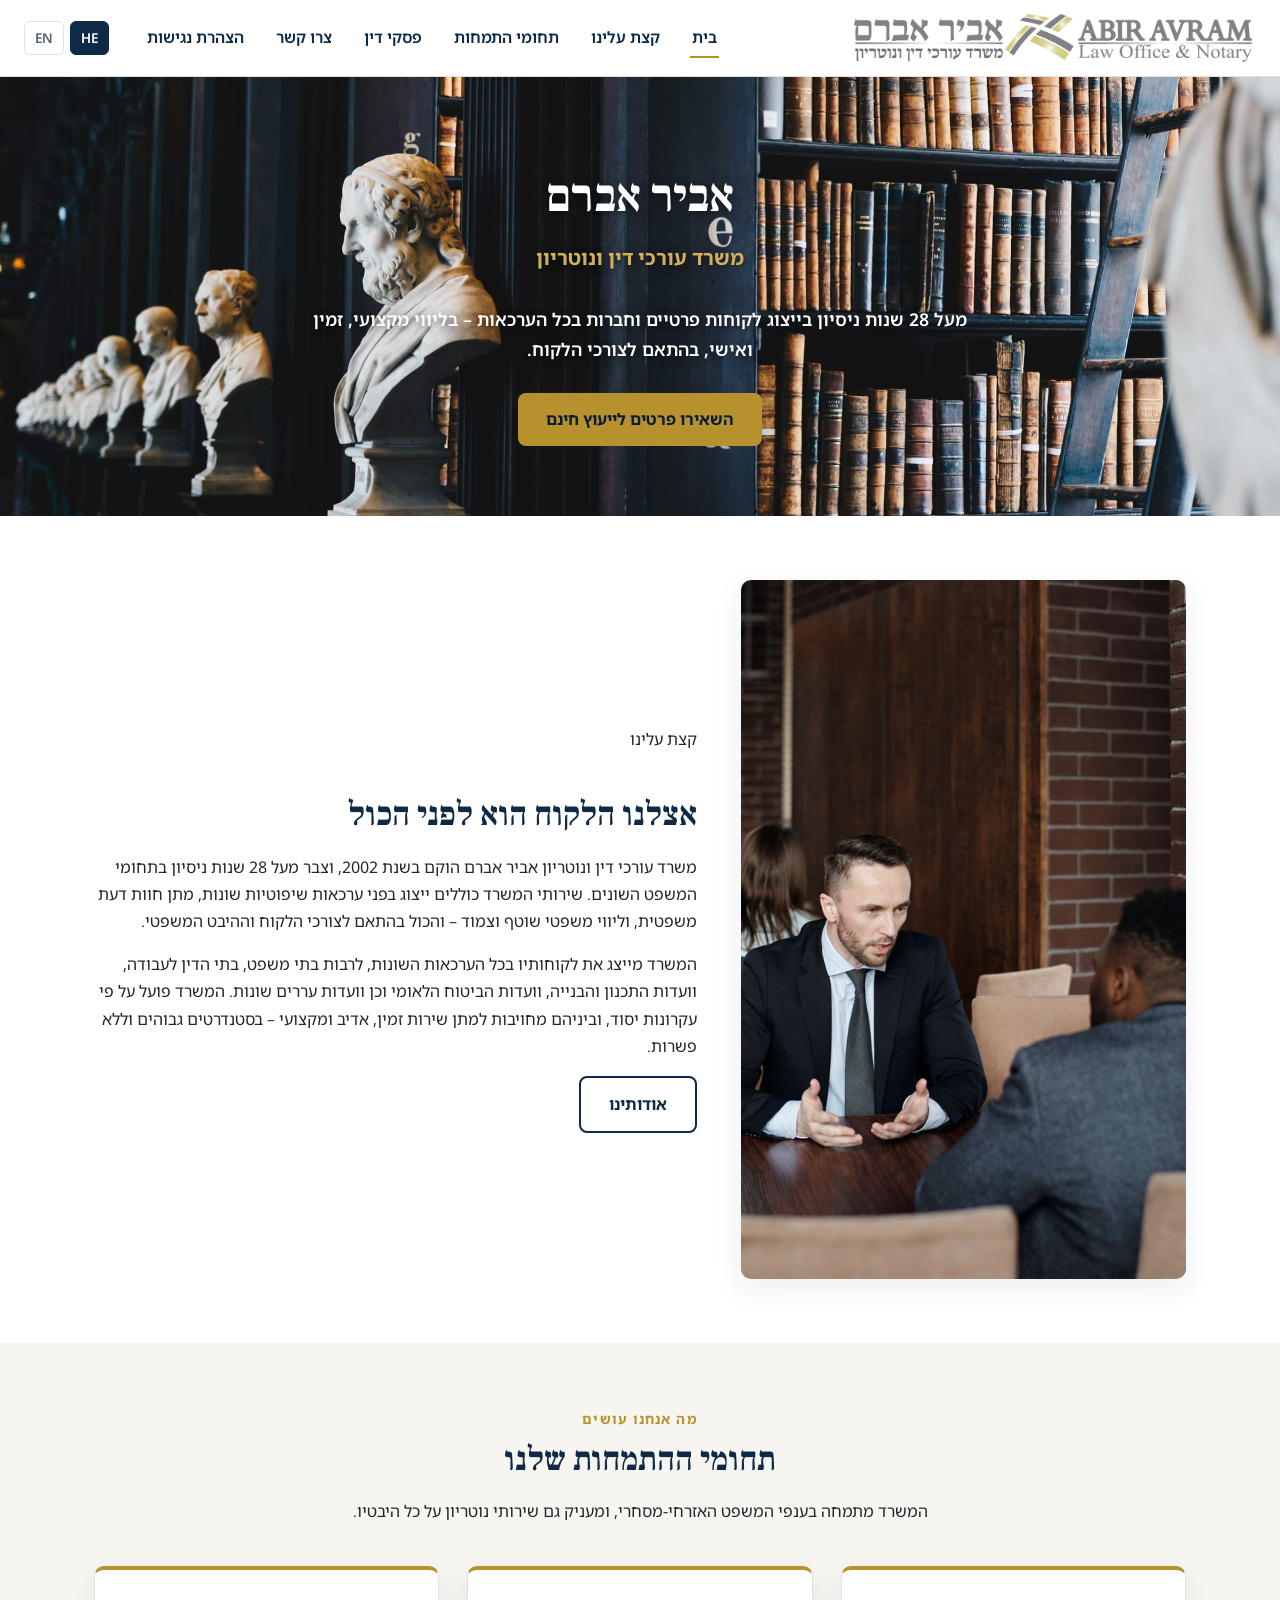
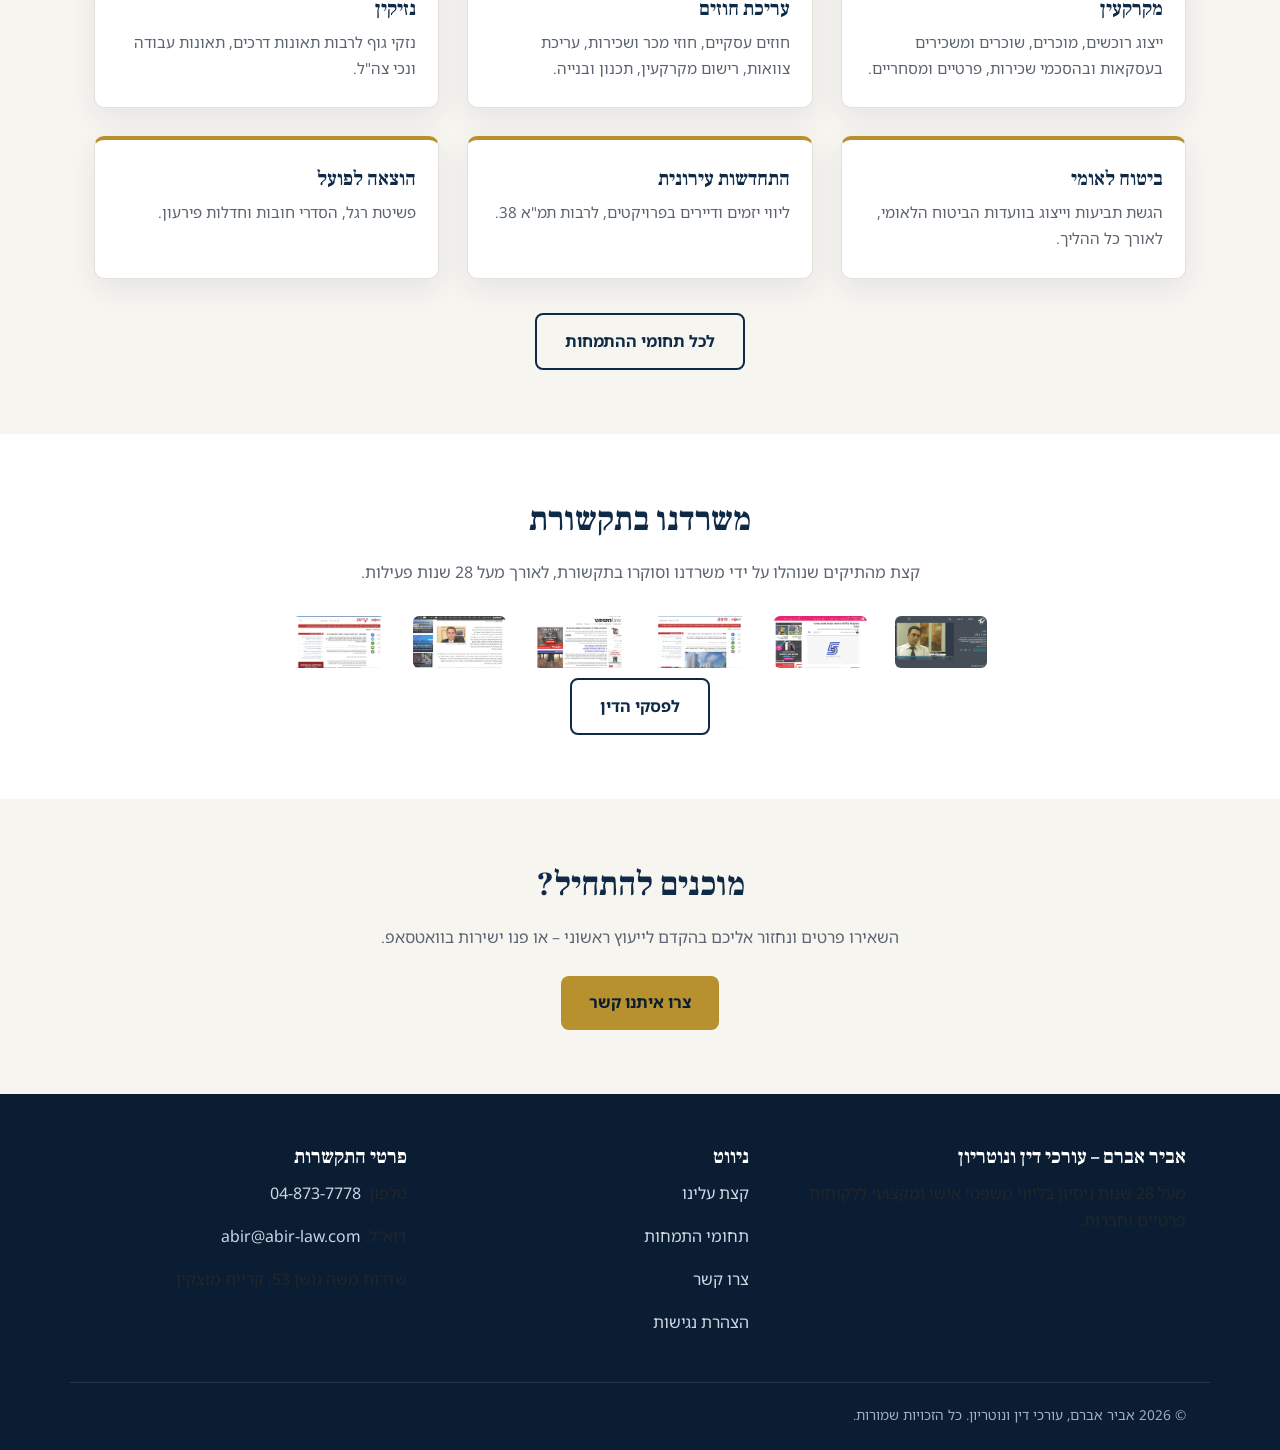
==== commit d469941d: "Add files via upload" ====
--- a/index.html
+++ b/index.html
@@ -18,7 +18,7 @@
   <div class="inner">
     <a class="brand" href="index.html">
       <img src="assets/images/logo.png" alt="אביר אברם – משרד עורכי דין ונוטריון">
-      <span>אביר אברם<br>עורכי דין ונוטריון</span>
+      
     </a>
     <button class="nav-toggle" aria-expanded="false" aria-controls="main-nav">☰ תפריט</button>
     <nav class="main-nav" id="main-nav" aria-label="ניווט ראשי">
